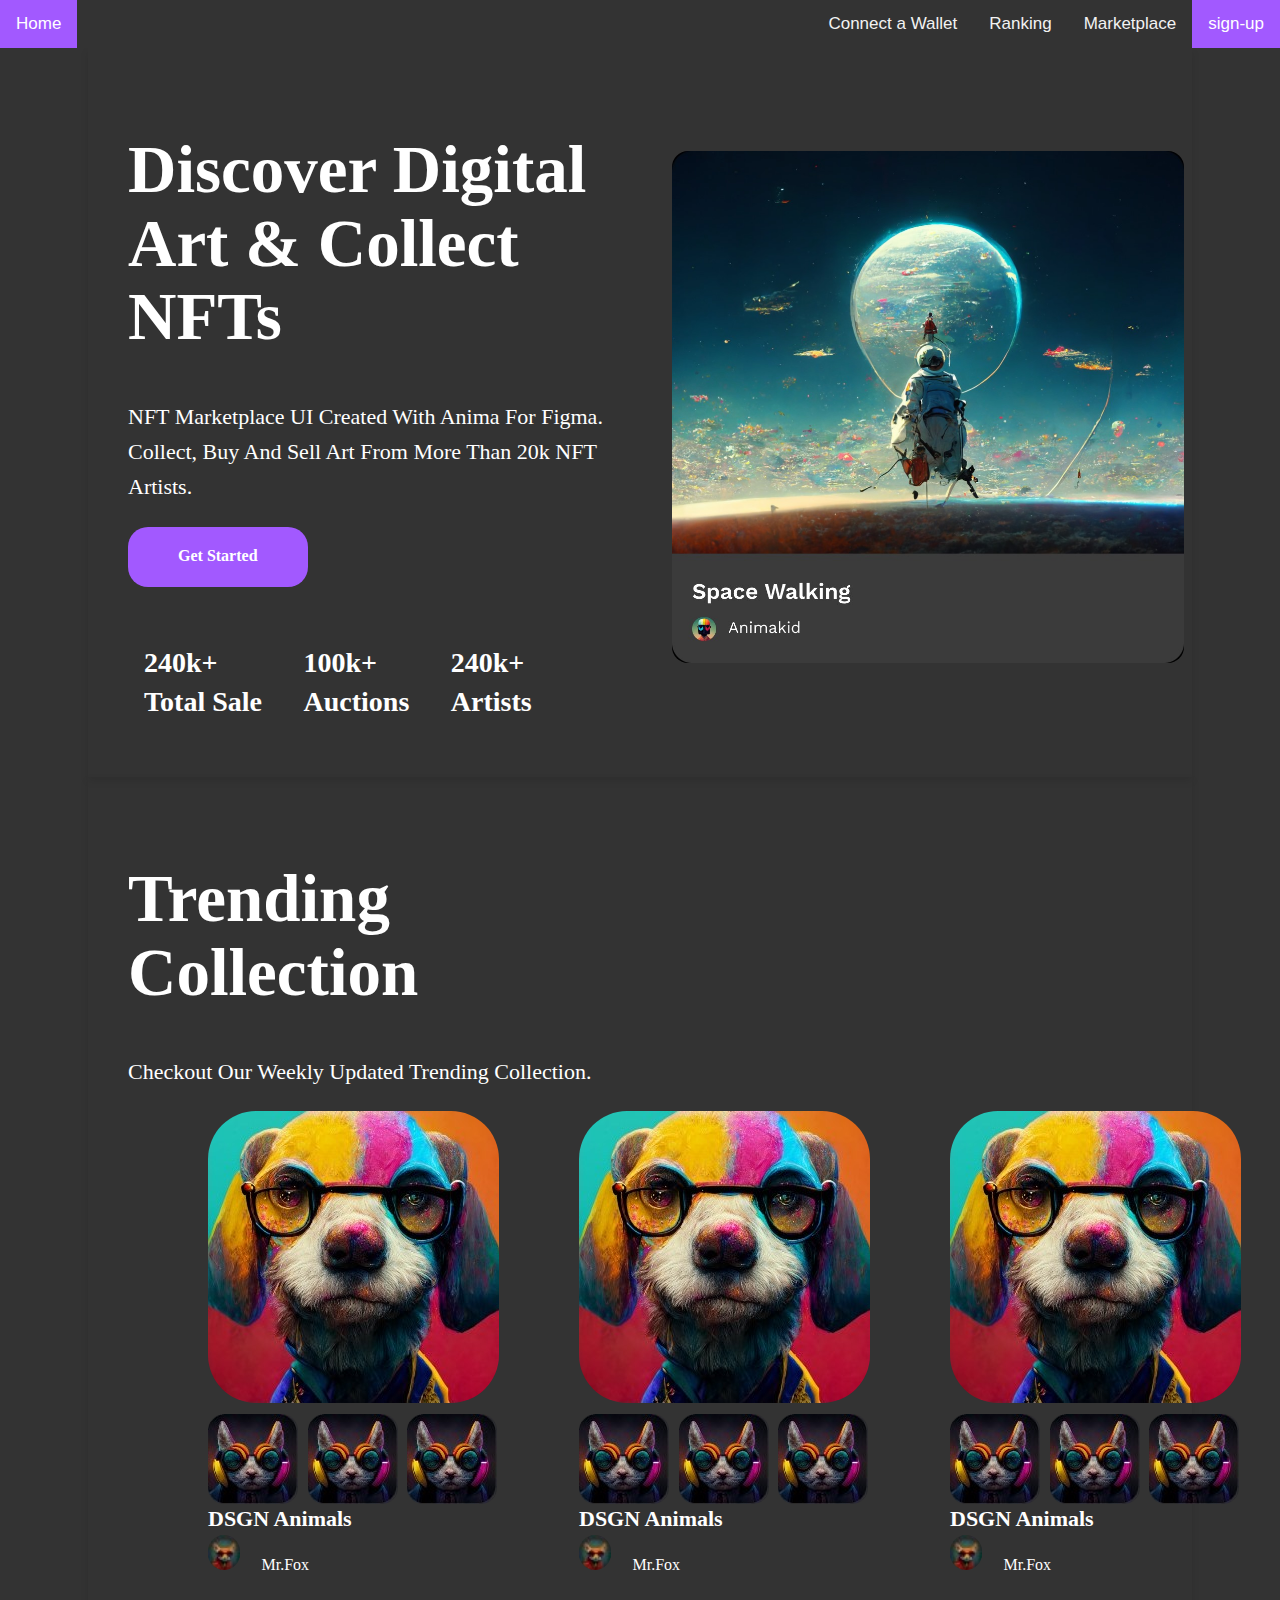
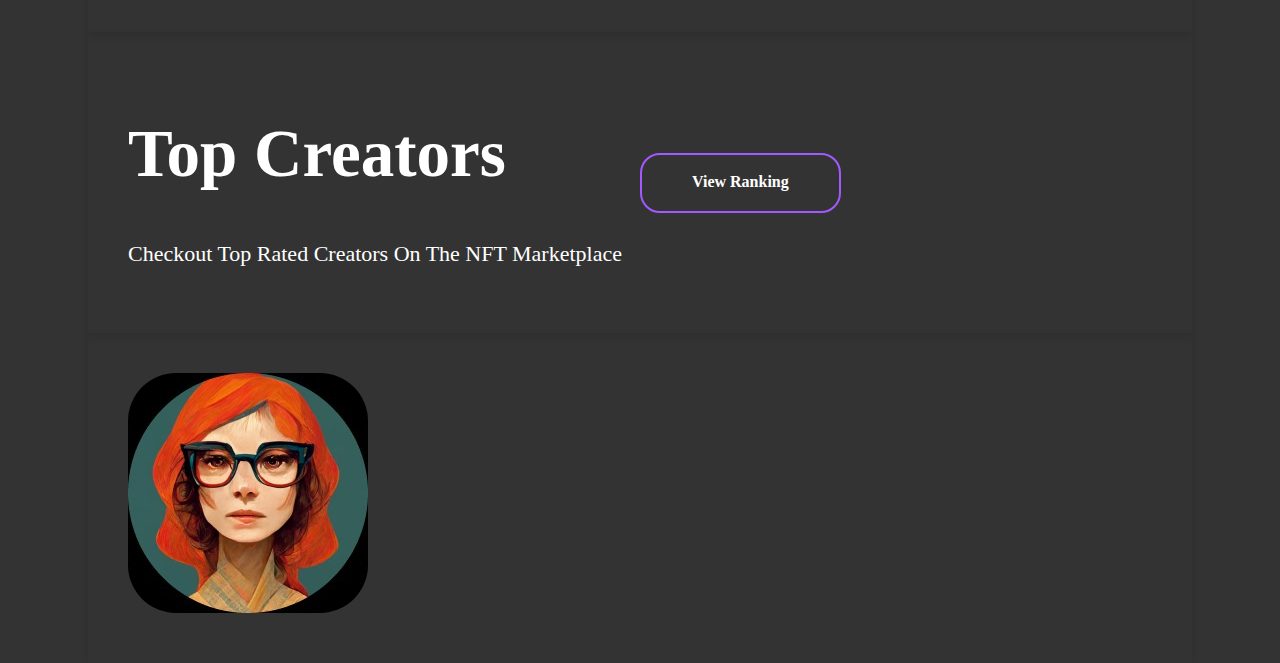
==== index.html @ 7090dcdc "g" ====
<!DOCTYPE html>
<html>

<head>
    <meta name="viewport" content="width=device-width, initial-scale=1">
    <link rel="stylesheet" href="https://cdnjs.cloudflare.com/ajax/libs/font-awesome/4.7.0/css/font-awesome.min.css">
    <link rel="stylesheet" href="index.css">
</head>

<body>

    <div class="topnav" id="myTopnav">
        <a href="#home" class="active">Home</a>
        <a href="#home" class="no-active" id="active-1">sign-up</a>
        <a href="#news" class="no-active">Marketplace</a>
        <a href="#contact" class="no-active">Ranking</a>
        <a href="#about" class="no-active">Connect a Wallet</a>
        <a href="javascript:void(0);" class="icon" onclick="myFunction()">
            <i class="fa fa-bars"></i>
        </a>
    </div>

    <main>

        <div class="a1">

            <div class="card">
                <div class="card-text">
                    <h1>Discover digital art & Collect NFTs</h1>
                    <p>NFT marketplace UI created with Anima for Figma. Collect, buy and sell art from more than 20k NFT
                        artists.</p>

                    <button>Get Started</button>
                    <br>
                    <span>240k+ <br>Total Sale</span>
                    <span>100k+ <br>Auctions</span>
                    <span>240k+ <br>Artists</span>

                </div>
                <div class="card-image">
                    <img src="hero.jpg" alt="Card Image">
                    <!-- <div class="profile">
                        <h4>DSGN Animals</h4>
                        <img src="profile.jpg" alt="" srcset="">
                        <span>Mr.fox</span>
                    </div> -->
                </div>
            </div>

            <div class="card">
                <div class="card-text">
                    <h1>Trending Collection</h1>
                    <p>Checkout our weekly updated trending collection.</p>

                    <div class="image-grid-1">

                        <div class="image-card">
                            <img src="a.jpg" alt="Card Image">

                            <div class="image-grid-2">
                                <img src="b.jpg" alt="" srcset="">
                                <img src="b.jpg" alt="" srcset="">
                                <img src="b.jpg" alt="" srcset="">
                            </div>

                            <div class="profile">
                                <h4>DSGN Animals</h4>
                                <img src="profile.jpg" alt="" srcset="">
                                <span>Mr.fox</span>
                            </div>

                        </div>

                        <div class="image-card">
                            <img src="a.jpg" alt="Card Image">

                            <div class="image-grid-2">
                                <img src="b.jpg" alt="" srcset="">
                                <img src="b.jpg" alt="" srcset="">
                                <img src="b.jpg" alt="" srcset="">
                            </div>

                            <div class="profile">
                                <h4>DSGN Animals</h4>
                                <img src="profile.jpg" alt="" srcset="">
                                <span>Mr.fox</span>
                            </div>

                        </div>

                        <div class="image-card">
                            <img src="a.jpg" alt="Card Image">

                            <div class="image-grid-2">
                                <img src="b.jpg" alt="" srcset="">
                                <img src="b.jpg" alt="" srcset="">
                                <img src="b.jpg" alt="" srcset="">
                            </div>

                            <div class="profile">
                                <h4>DSGN Animals</h4>
                                <img src="profile.jpg" alt="" srcset="">
                                <span>Mr.fox</span>
                            </div>

                        </div>

                    </div>

                </div>
            </div>


            <div class="card">

                <div class="card-text">
                    <h1>Top creators</h1>
                    <p>Checkout Top Rated Creators on the NFT Marketplace</p>
                </div>

                <div class="card-image">
                    <button class="card-button">View Ranking</button>
                </div>

            </div>

            <div class="card">
                <div class="card-text">

                    <div class="cards">
                        <img src="c.jpg" alt="" srcset="">
                    </div>

                </div>
            </div>

    </main>

    <script>
        function myFunction() {
            var x = document.getElementById("myTopnav");
            if (x.className === "topnav") {
                x.className += " responsive";
            } else {
                x.className = "topnav";
            }
        }
    </script>

</body>

</html>
---- index.css ----
body {
    margin: 0;
    font-family: Arial, Helvetica, sans-serif;
}

main {
    overflow: hidden;
    /* margin: 10rem; */
}

img{
    border-radius: 3rem;
}

/* nav start */

.topnav {
    overflow: hidden;
    background-color: #333;
}

.no-active {
    float: right;
    display: block;
}

#active-1 {
    float: right;

}

#active-1 {
    background-color: #A259FF;
    color: white;
}

.topnav a {
    color: #f2f2f2;
    text-align: center;
    padding: 14px 16px;
    text-decoration: none;
    font-size: 17px;
}

.topnav a:hover {
    background-color: #ddd;
    color: black;
}

.topnav a.active {
    float: left;
    display: block;
    background-color: #A259FF;
    color: white;
}

.topnav .icon {
    display: none;
}

@media screen and (max-width: 600px) {
    .topnav a:not(:first-child) {
        display: none;
    }

    .topnav a.icon {
        float: right;
        display: block;
    }
}

@media screen and (max-width: 600px) {
    .topnav.responsive {
        position: relative;
    }

    .topnav.responsive .icon {
        position: absolute;
        right: 0;
        top: 0;
    }

    .topnav.responsive a {
        float: none;
        display: block;
        text-align: left;
    }
}

/* nav end */

/* a1 start */

.a1 {
    background-color: #333;
    color: white;
    /* padding: 10rem; */
}

.card {
    display: flex;
    align-items: center;
    justify-content: space-between;
    width: 80%;
    margin: 0 auto;
    padding: 20px;
    box-shadow: 0 4px 8px rgba(0, 0, 0, 0.1);
    padding: 2.5rem;
}

.card-text {
    width: 50%;
}

.card-text p {
    font-family: Work Sans;
    font-size: 1.375rem;
    font-weight: 400;
    line-height: 160%;
    text-transform: capitalize;
}

.card-text h1 {
    font-family: Work Sans;
    font-size: 4.1875rem;
    font-weight: 600;
    line-height: 110%;
    text-transform: capitalize;
}

.card-image {
    width: 50%;
}

.card-image img {
    width: 100%;
    height: auto;
    padding: 2rem;
    border-radius: 3rem;
}

.card-text button {
    background-color: #A259FF;
    color: white;
    border: none;
    height: 3.75rem;
    padding: 0rem 3.125rem;
    border-radius: 1.25rem;
    font-family: Work Sans;
    font-size: 1rem;
    font-weight: 600;
    line-height: 140%;
    margin-bottom: 2.5rem;
}

span{
font-family: Space Mono;
font-size: 1.75rem;
font-weight: 700;
line-height: 140%;
text-transform: capitalize;
display: inline-block;
padding: 1rem;
}

.image-grid-1{
    display: grid;
    grid-template-columns: 1fr 1fr 1fr;
    gap: 5rem;
    margin-left: 5rem;
}

.image-grid-2{
  display: grid;
  grid-template-columns: 1fr 1fr 1fr;
  gap: .5rem;
}

.image-grid-2 img{
    border-radius: 1rem;
}

.profile{
font-family: Work Sans;
font-size: 1.375rem;
font-weight: 600;
line-height: 140%;
text-transform: capitalize;
}

.profile h4{
    margin: 0;
}

.profile span{
font-family: Work Sans;
font-size: 1rem;
font-weight: 400;
line-height: 140%;
}

.profile img{
    width: 2rem;
}

.a2{
    background-color: #333;
    color: white;
}

.card{
font-family: Work Sans;
font-size: 2.375rem;
font-weight: 600;
line-height: 120%;
text-transform: capitalize;
}

.card-button {
    background-color: #333;
    color: white;
    border-radius: 1.25rem;
    border: 2px solid var(--Call-to-Action, #A259FF);
    height: 3.75rem;
    padding: 0rem 3.125rem;
    font-family: Work Sans;
    font-size: 1rem;
    font-weight: 600;
    line-height: 140%;
}

.artist-list{
  display: block;
}

/* a1 end */
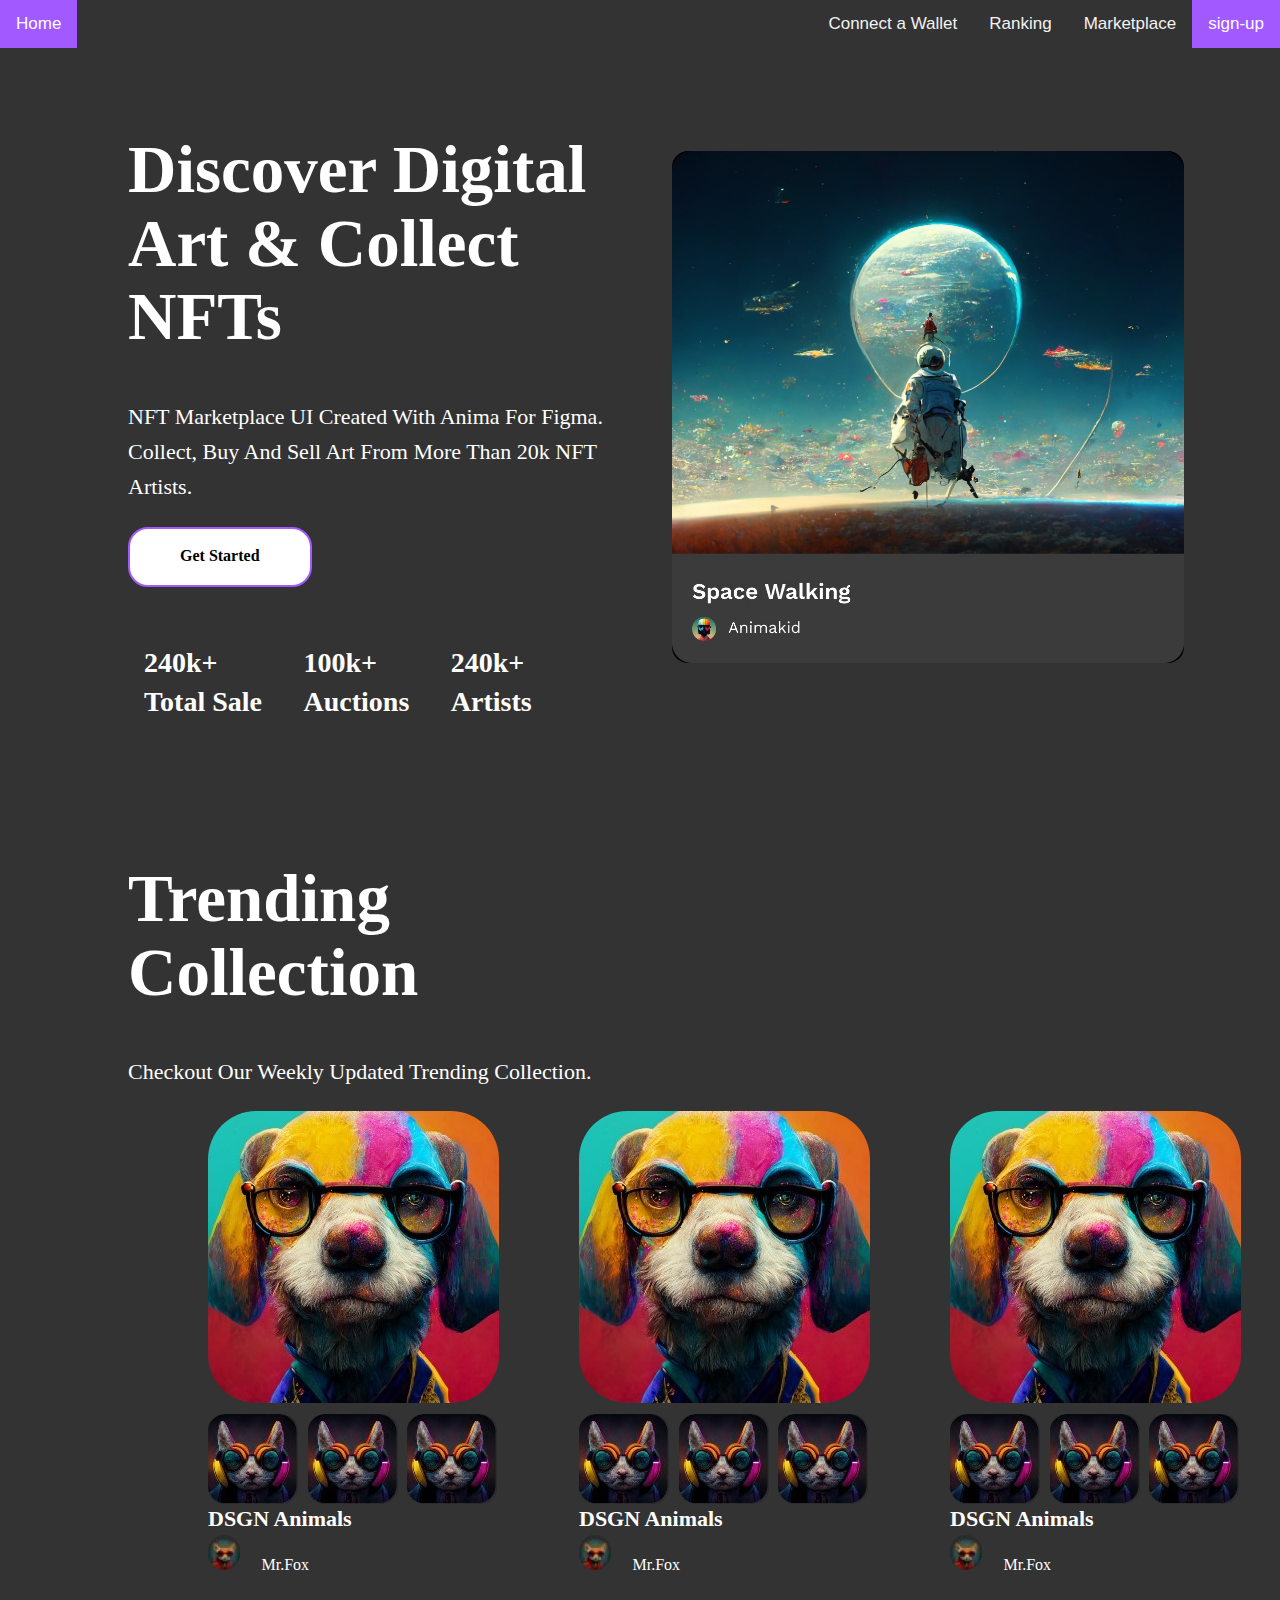
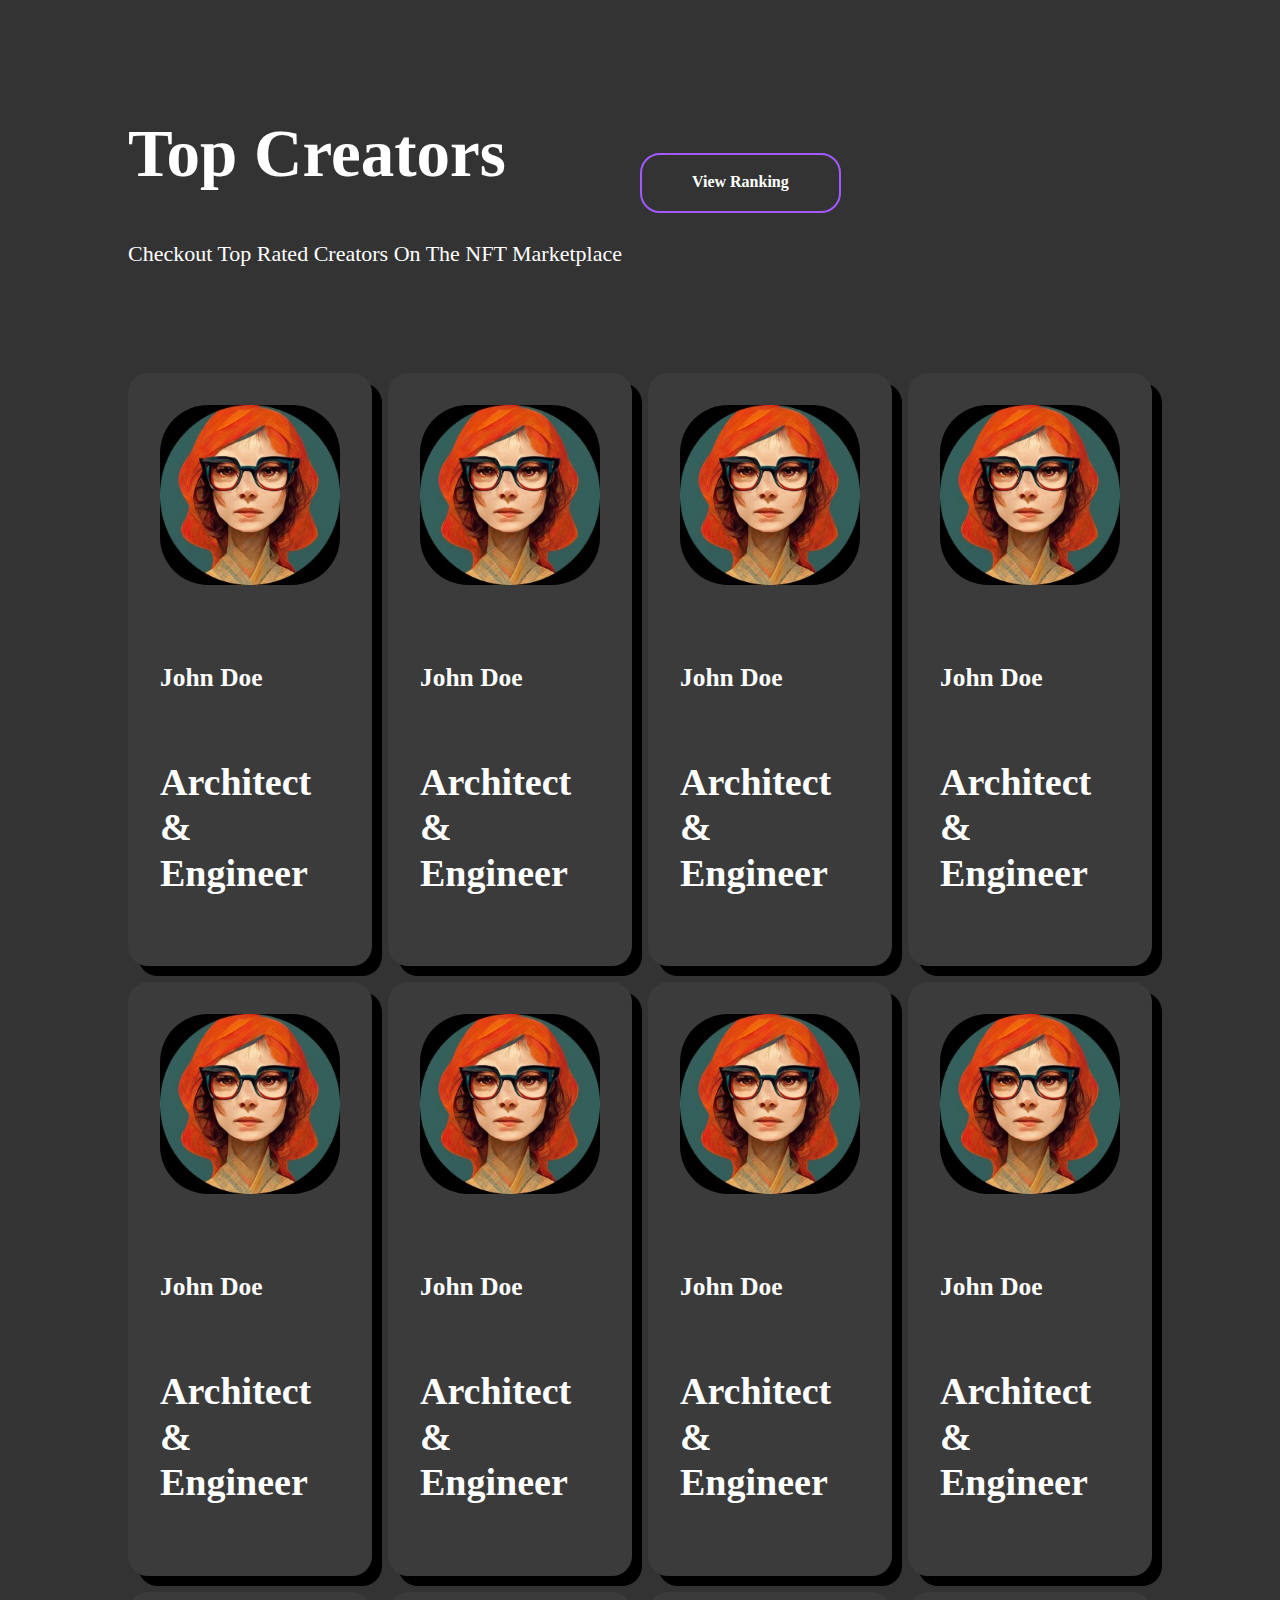
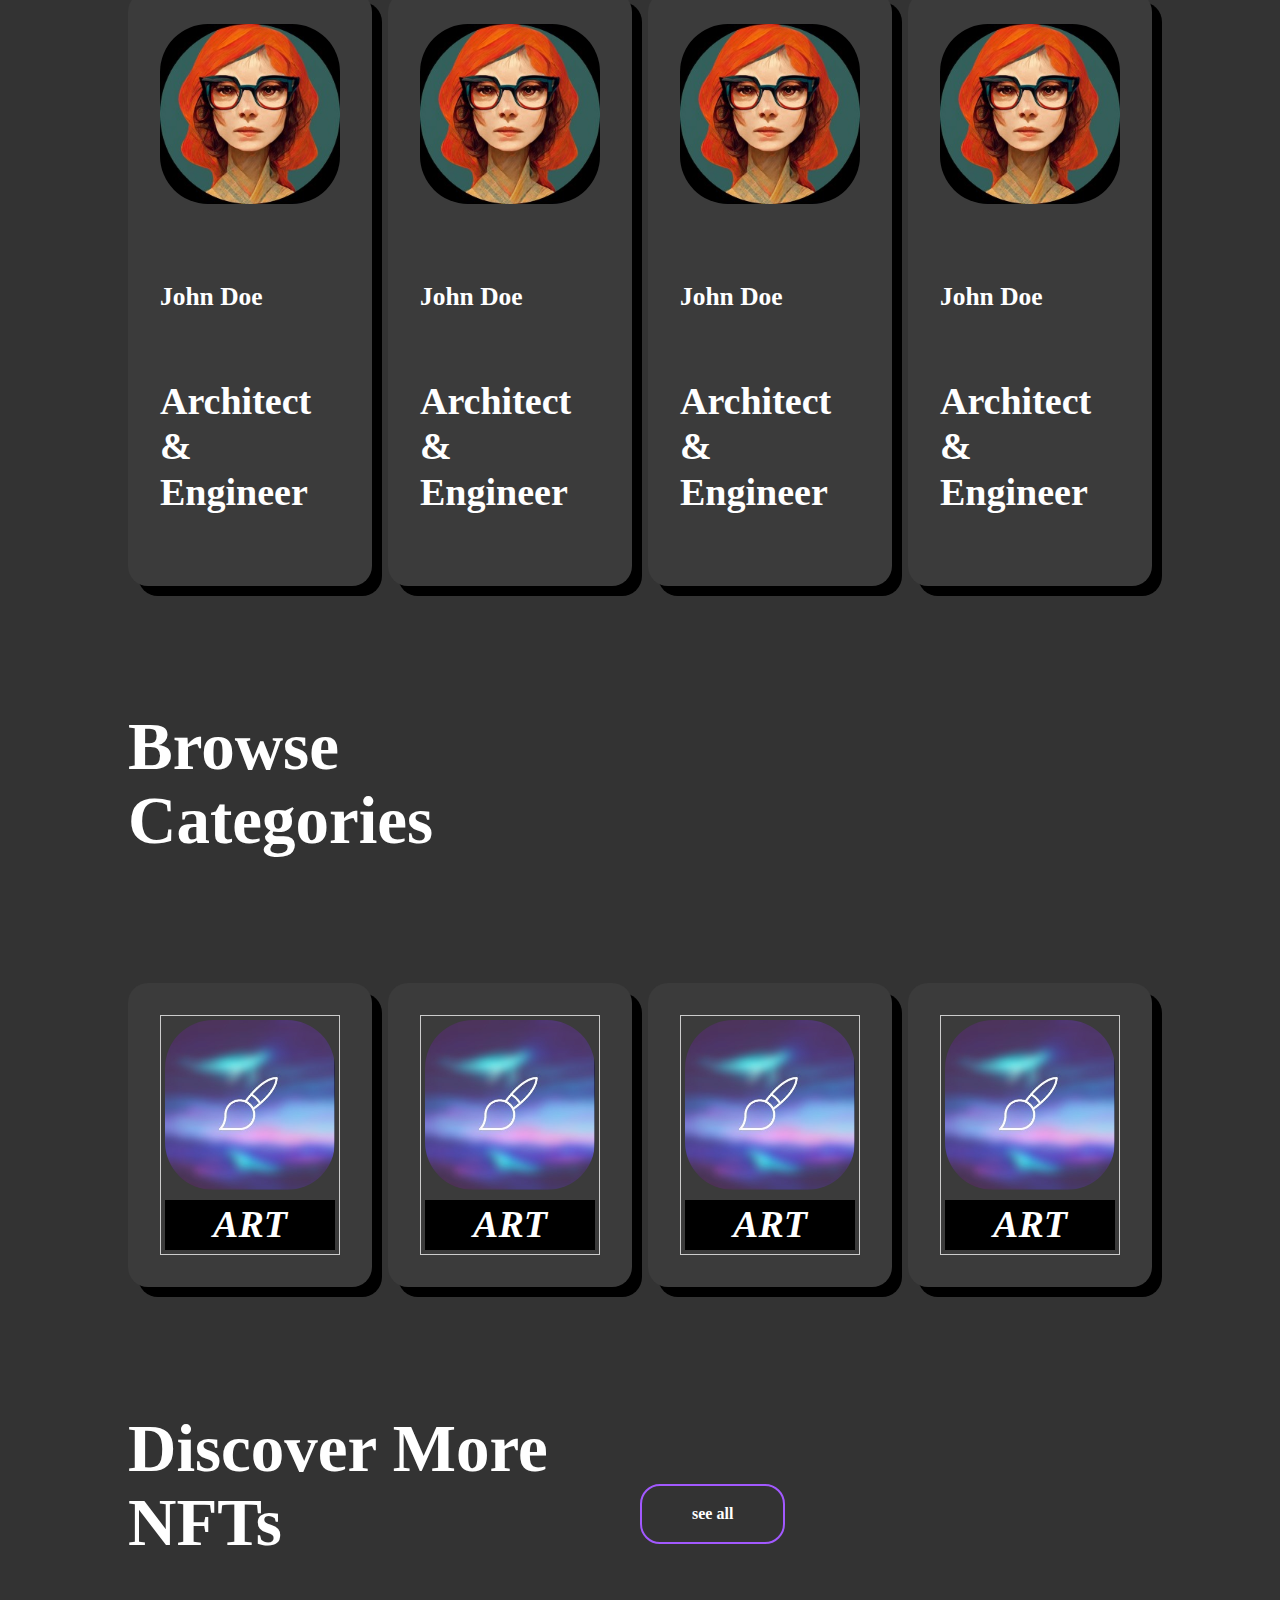
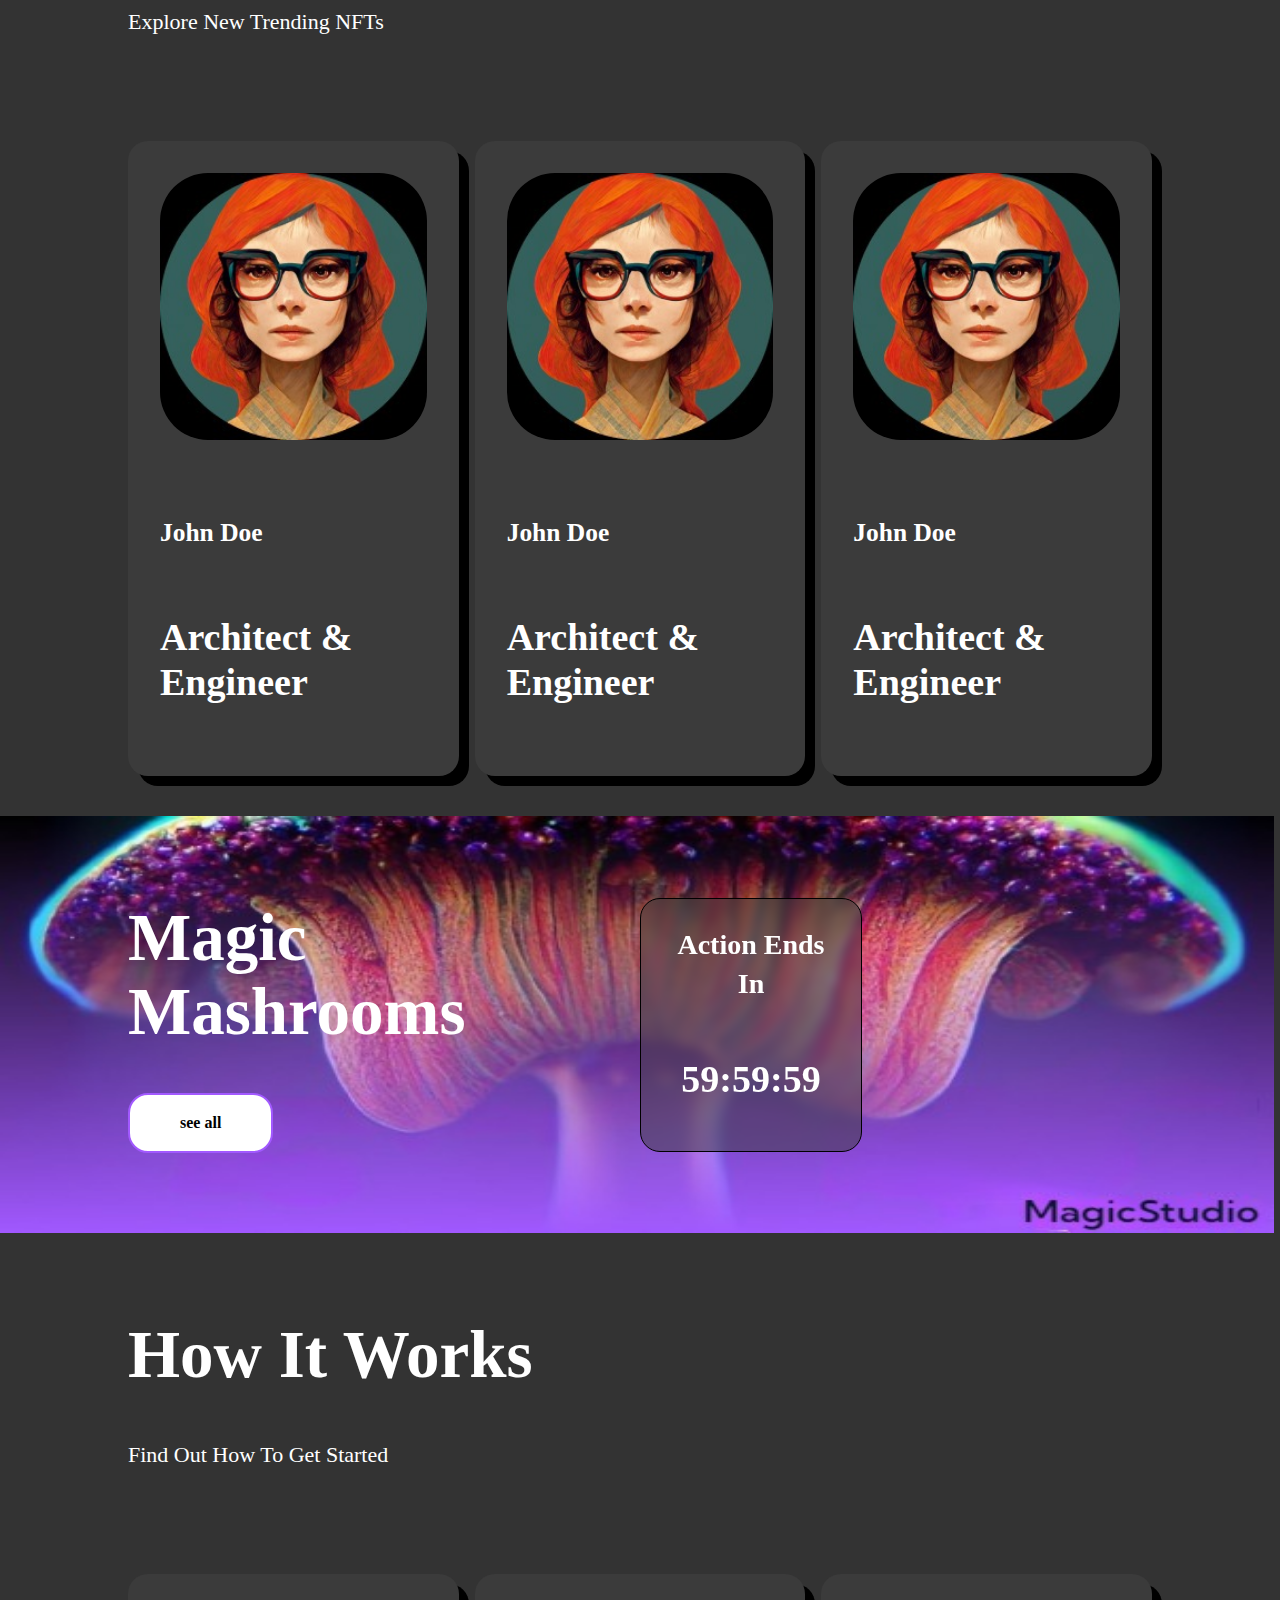
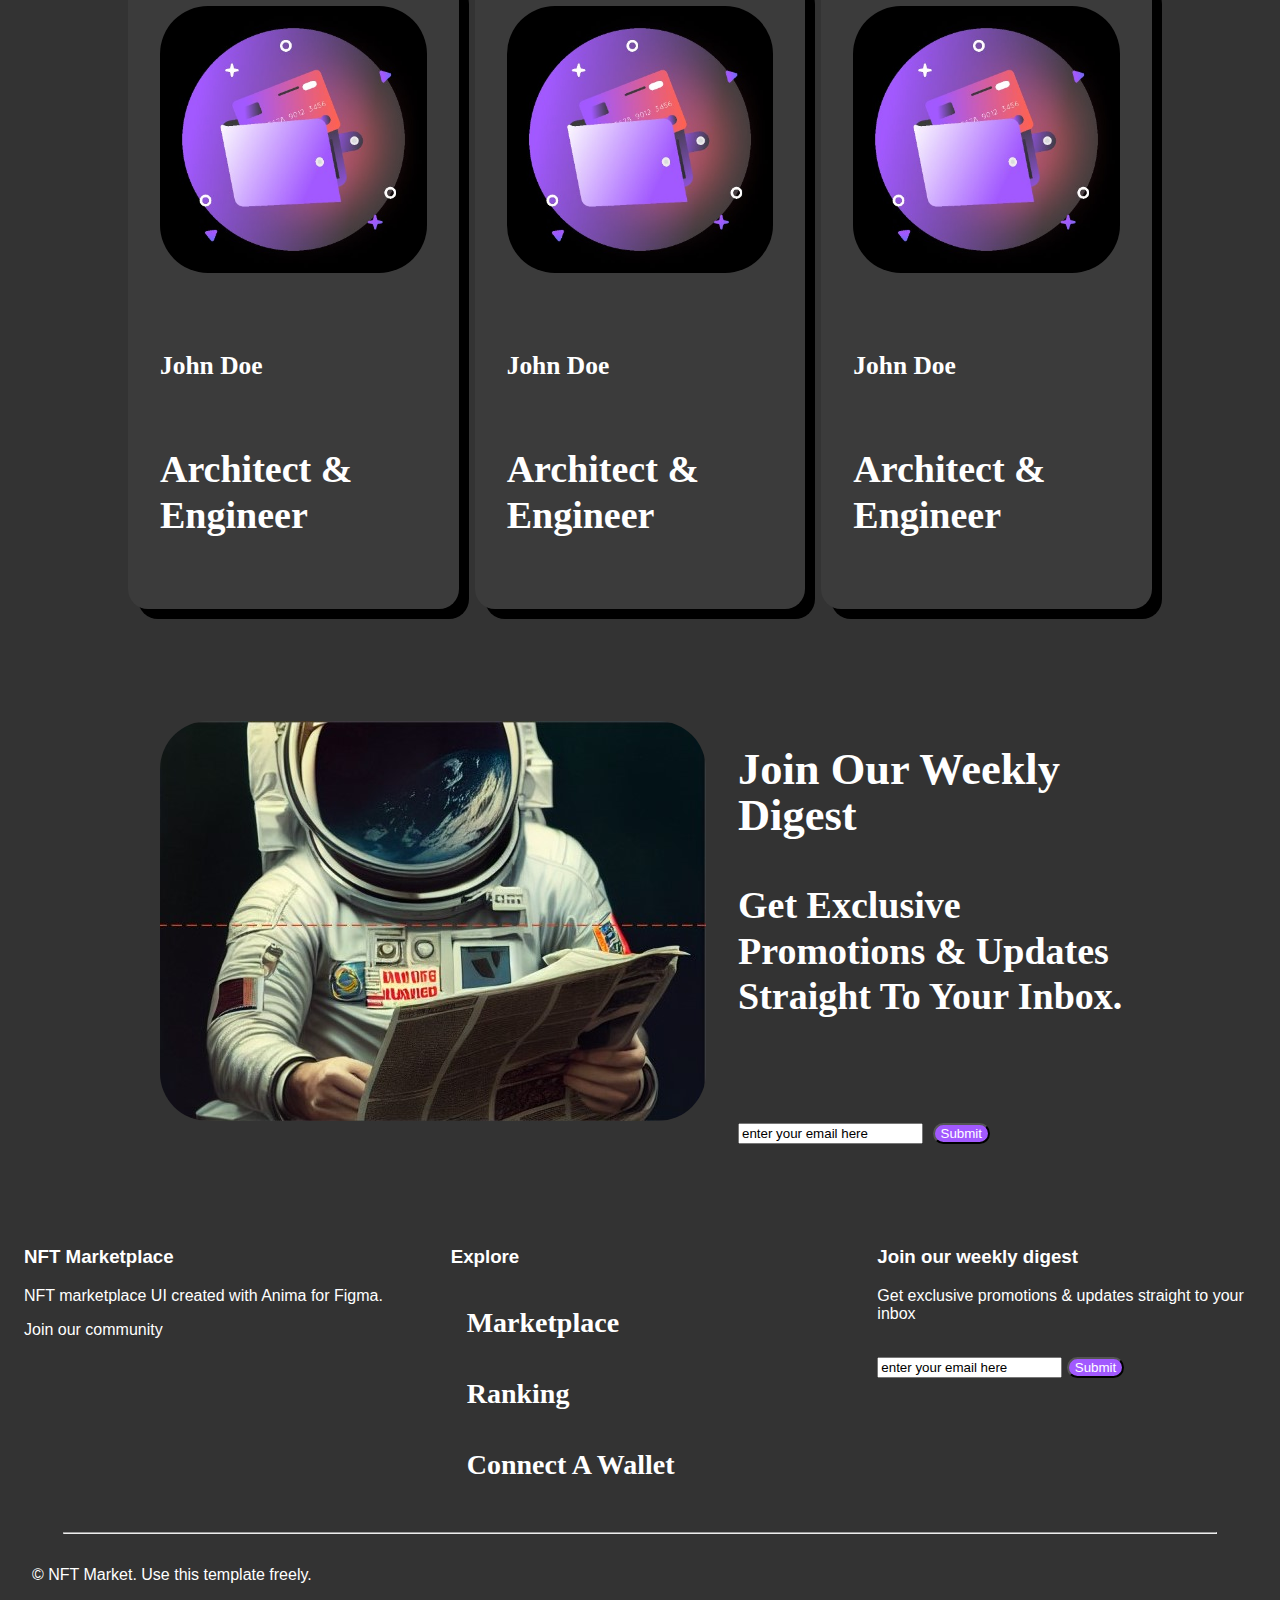
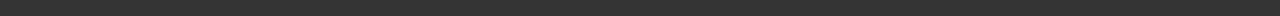
==== commit 2ee1b9e7: "g" ====
--- a/index.html
+++ b/index.html
@@ -125,17 +125,309 @@
             </div>
 
             <div class="card">
-                <div class="card-text">
-
-                    <div class="cards">
-                        <img src="c.jpg" alt="" srcset="">
-                    </div>
-
-                </div>
-            </div>
+                <div class="text-cards">
+
+                    <div class="cards">
+                        <img src="c.jpg" alt="Avatar" style="width:100%">
+                        <div class="container">
+                            <h6>John Doe</h6>
+                            <p>Architect & Engineer</p>
+                        </div>
+                    </div>
+
+                    <div class="cards">
+                        <img src="c.jpg" alt="Avatar" style="width:100%">
+                        <div class="container">
+                            <h6>John Doe</h6>
+                            <p>Architect & Engineer</p>
+                        </div>
+                    </div>
+
+                    <div class="cards">
+                        <img src="c.jpg" alt="Avatar" style="width:100%">
+                        <div class="container">
+                            <h6>John Doe</h6>
+                            <p>Architect & Engineer</p>
+                        </div>
+                    </div>
+
+                    <div class="cards">
+                        <img src="c.jpg" alt="Avatar" style="width:100%">
+                        <div class="container">
+                            <h6>John Doe</h6>
+                            <p>Architect & Engineer</p>
+                        </div>
+                    </div>
+
+                    <div class="cards">
+                        <img src="c.jpg" alt="Avatar" style="width:100%">
+                        <div class="container">
+                            <h6>John Doe</h6>
+                            <p>Architect & Engineer</p>
+                        </div>
+                    </div>
+
+                    <div class="cards">
+                        <img src="c.jpg" alt="Avatar" style="width:100%">
+                        <div class="container">
+                            <h6>John Doe</h6>
+                            <p>Architect & Engineer</p>
+                        </div>
+                    </div>
+
+                    <div class="cards">
+                        <img src="c.jpg" alt="Avatar" style="width:100%">
+                        <div class="container">
+                            <h6>John Doe</h6>
+                            <p>Architect & Engineer</p>
+                        </div>
+                    </div>
+
+                    <div class="cards">
+                        <img src="c.jpg" alt="Avatar" style="width:100%">
+                        <div class="container">
+                            <h6>John Doe</h6>
+                            <p>Architect & Engineer</p>
+                        </div>
+                    </div>
+
+                    <div class="cards">
+                        <img src="c.jpg" alt="Avatar" style="width:100%">
+                        <div class="container">
+                            <h6>John Doe</h6>
+                            <p>Architect & Engineer</p>
+                        </div>
+                    </div>
+
+                    <div class="cards">
+                        <img src="c.jpg" alt="Avatar" style="width:100%">
+                        <div class="container">
+                            <h6>John Doe</h6>
+                            <p>Architect & Engineer</p>
+                        </div>
+                    </div>
+
+                    <div class="cards">
+                        <img src="c.jpg" alt="Avatar" style="width:100%">
+                        <div class="container">
+                            <h6>John Doe</h6>
+                            <p>Architect & Engineer</p>
+                        </div>
+                    </div>
+
+                    <div class="cards">
+                        <img src="c.jpg" alt="Avatar" style="width:100%">
+                        <div class="container">
+                            <h6>John Doe</h6>
+                            <p>Architect & Engineer</p>
+                        </div>
+                    </div>
+
+                </div>
+            </div>
+
+            <div class="card">
+
+                <div class="card-text">
+                    <h1>Browse Categories</h1>
+                </div>
+
+            </div>
+
+            <div class="card">
+
+                <div class="text-cards">
+
+                    <div class="cards">
+
+                        <figure>
+                            <img src="blur.jpg" alt="Trulli" style="width:100%">
+                            <figcaption>ART</figcaption>
+                        </figure>
+                    </div>
+
+                    <div class="cards">
+                        <figure>
+                            <img src="blur.jpg" alt="Trulli" style="width:100%">
+                            <figcaption>ART</figcaption>
+                        </figure>
+                    </div>
+
+                    <div class="cards">
+                        <figure>
+                            <img src="blur.jpg" alt="Trulli" style="width:100%">
+                            <figcaption>ART</figcaption>
+                        </figure>
+                    </div>
+
+                    <div class="cards">
+                        <figure>
+                            <img src="blur.jpg" alt="Trulli" style="width:100%">
+                            <figcaption>ART</figcaption>
+                        </figure>
+                    </div>
+
+                </div>
+
+            </div>
+
+            <div class="card">
+
+                <div class="card-text">
+                    <h1>Discover More NFTs</h1>
+                    <p>Explore new trending NFTs</p>
+                </div>
+
+                <div class="card-image">
+                    <button class="card-button">see all</button>
+                </div>
+
+            </div>
+
+            <div class="card">
+                <div class="text-card">
+
+                    <div class="cards">
+                        <img src="c.jpg" alt="Avatar" style="width:100%">
+                        <div class="container">
+                            <h6>John Doe</h6>
+                            <p>Architect & Engineer</p>
+                        </div>
+                    </div>
+
+                    <div class="cards">
+                        <img src="c.jpg" alt="Avatar" style="width:100%">
+                        <div class="container">
+                            <h6>John Doe</h6>
+                            <p>Architect & Engineer</p>
+                        </div>
+                    </div>
+
+                    <div class="cards">
+                        <img src="c.jpg" alt="Avatar" style="width:100%">
+                        <div class="container">
+                            <h6>John Doe</h6>
+                            <p>Architect & Engineer</p>
+                        </div>
+                    </div>
+
+                </div>
+            </div>
+
+            <div class="mm">
+
+                <div class="card">
+
+                    <div class="card-text">
+                        <h1>Magic Mashrooms</h1>
+
+                        <button>see all</button>
+                    </div>
+
+                    <div class="card-image">
+                        <div id="counter-card">
+                            <span>action ends in</span>
+                            <p id="time">59:59:59</p>
+                        </div>
+                    </div>
+
+                </div>
+
+            </div>
+
+            <div class="card">
+
+                <div class="card-text">
+                    <h1>How it works</h1>
+                    <p>Find out how to get started</p>
+                </div>
+
+            </div>
+
+            <div class="card">
+                <div class="text-card">
+
+                    <div class="cards">
+                        <img src="start.jpg" alt="Avatar" style="width:100%">
+                        <div class="container">
+                            <h6>John Doe</h6>
+                            <p>Architect & Engineer</p>
+                        </div>
+                    </div>
+
+                    <div class="cards">
+                        <img src="start.jpg" alt="Avatar" style="width:100%">
+                        <div class="container">
+                            <h6>John Doe</h6>
+                            <p>Architect & Engineer</p>
+                        </div>
+                    </div>
+
+                    <div class="cards">
+                        <img src="start.jpg" alt="Avatar" style="width:100%">
+                        <div class="container">
+                            <h6>John Doe</h6>
+                            <p>Architect & Engineer</p>
+                        </div>
+                    </div>
+
+                </div>
+            </div>
+
+<!-- a end -->
+
+            <!-- b start -->
+
+            <div class="card">
+                <div class="image"><img src="space.jpg" alt="" srcset="" style="margin: 2rem;"></div>
+                <div class="text">
+                    <h3>Join our weekly digest</h3>
+                <p>Get exclusive promotions & updates straight to your inbox.</p>
+
+                <div class="form-container">
+                    <form action="YOUR_SERVER_ENDPOINT" method="post">
+                        <label for="email"></label><br>
+                        <input type="email" id="email" name="email" value="enter your email here" required>
+                        <input type="submit" id="submit" value="Submit">
+                    </form>
+                </div>
+
+                </div>
+            </div>
+
+<!-- b end -->
 
     </main>
 
+    <footer>
+        <div class="division">
+            <h3>NFT Marketplace</h3>
+            <p>NFT marketplace UI created with Anima for Figma.</p>
+            <p>Join our community</p>
+        </div>
+        <div class="division">
+            <h3>Explore</h3>
+            <span>Marketplace</span>
+            <span>Ranking</span>
+            <span>Connect A Wallet</span>
+        </div>
+        <div class="division">
+            <h3>Join our weekly digest</h3>
+            <p>Get exclusive promotions & updates straight to your inbox</p>
+            
+            <div class="form-container">
+                        <form action="YOUR_SERVER_ENDPOINT" method="post">
+                            <label for="email"></label><br>
+                            <input type="email" id="email" name="email" value="enter your email here" required>
+                            <input type="submit" id="submit" value="Submit">
+                        </form>
+                    </div>
+            
+        </div>
+
+    </footer>
+<hr>
+<p class="last">© NFT Market. Use this template freely.</p>
     <script>
         function myFunction() {
             var x = document.getElementById("myTopnav");
@@ -147,6 +439,8 @@
         }
     </script>
 
+    <script src="index.js"></script>
+
 </body>
 
 </html>--- a/index.css
+++ b/index.css
@@ -1,6 +1,12 @@
 body {
     margin: 0;
     font-family: Arial, Helvetica, sans-serif;
+    background-color: #333;
+}
+
+.last{
+    color: white;
+    margin: 2rem;
 }
 
 main {
@@ -8,7 +14,7 @@
     /* margin: 10rem; */
 }
 
-img{
+img {
     border-radius: 3rem;
 }
 
@@ -104,7 +110,6 @@
     width: 80%;
     margin: 0 auto;
     padding: 20px;
-    box-shadow: 0 4px 8px rgba(0, 0, 0, 0.1);
     padding: 2.5rem;
 }
 
@@ -153,67 +158,67 @@
     margin-bottom: 2.5rem;
 }
 
-span{
-font-family: Space Mono;
-font-size: 1.75rem;
-font-weight: 700;
-line-height: 140%;
-text-transform: capitalize;
-display: inline-block;
-padding: 1rem;
-}
-
-.image-grid-1{
+span {
+    font-family: Space Mono;
+    font-size: 1.75rem;
+    font-weight: 700;
+    line-height: 140%;
+    text-transform: capitalize;
+    display: inline-block;
+    padding: 1rem;
+}
+
+.image-grid-1 {
     display: grid;
     grid-template-columns: 1fr 1fr 1fr;
     gap: 5rem;
     margin-left: 5rem;
 }
 
-.image-grid-2{
-  display: grid;
-  grid-template-columns: 1fr 1fr 1fr;
-  gap: .5rem;
-}
-
-.image-grid-2 img{
+.image-grid-2 {
+    display: grid;
+    grid-template-columns: 1fr 1fr 1fr;
+    gap: .5rem;
+}
+
+.image-grid-2 img {
     border-radius: 1rem;
 }
 
-.profile{
-font-family: Work Sans;
-font-size: 1.375rem;
-font-weight: 600;
-line-height: 140%;
-text-transform: capitalize;
-}
-
-.profile h4{
+.profile {
+    font-family: Work Sans;
+    font-size: 1.375rem;
+    font-weight: 600;
+    line-height: 140%;
+    text-transform: capitalize;
+}
+
+.profile h4 {
     margin: 0;
 }
 
-.profile span{
-font-family: Work Sans;
-font-size: 1rem;
-font-weight: 400;
-line-height: 140%;
-}
-
-.profile img{
+.profile span {
+    font-family: Work Sans;
+    font-size: 1rem;
+    font-weight: 400;
+    line-height: 140%;
+}
+
+.profile img {
     width: 2rem;
 }
 
-.a2{
-    background-color: #333;
-    color: white;
-}
-
-.card{
-font-family: Work Sans;
-font-size: 2.375rem;
-font-weight: 600;
-line-height: 120%;
-text-transform: capitalize;
+.a2 {
+    background-color: #333;
+    color: white;
+}
+
+.card {
+    font-family: Work Sans;
+    font-size: 2.375rem;
+    font-weight: 600;
+    line-height: 120%;
+    text-transform: capitalize;
 }
 
 .card-button {
@@ -229,8 +234,107 @@
     line-height: 140%;
 }
 
-.artist-list{
-  display: block;
-}
-
-/* a1 end */+.text-cards {
+    display: grid;
+    grid-template-columns: repeat(4, 1fr);
+    grid-gap: 1rem;
+}
+
+.cards {
+    float: left;
+    /* margin-bottom: 10px; */
+    box-shadow: 10px 10px black;
+    padding: 2rem;
+    border-radius: 1.25rem;
+    background: var(--Background---Secondary, #3B3B3B);
+}
+
+.container {
+    /* padding: 2px 16px; */
+    color: white;
+}
+
+figure {
+    border: 1px #cccccc solid;
+    padding: 4px;
+    margin: auto;
+}
+
+figcaption {
+    background-color: black;
+    color: white;
+    font-style: italic;
+    padding: 2px;
+    text-align: center;
+}
+
+.text-card {
+    display: grid;
+    grid-template-columns: repeat(3, 1fr);
+    grid-gap: 1rem;
+}
+
+.mm {
+    background-image: url("mm.jpg");
+    background-repeat: no-repeat;
+    background-size: 99.5% 100%;
+}
+
+.card-text button {
+    background-color: white;
+    color: black;
+    border-radius: 1.25rem;
+    border: 2px solid #A259FF;
+    height: 3.75rem;
+    padding: 0rem 3.125rem;
+    font-family: Work Sans;
+    font-size: 1rem;
+    font-weight: 600;
+    line-height: 140%;
+}
+
+#counter-card {
+    border: 1px solid black;
+    padding: 10px;
+    width: 200px;
+    text-align: center;
+    border-radius: 1.25rem;
+    background: rgba(59, 59, 59, 0.50);
+    backdrop-filter: blur(5px);
+}
+
+/* a1 end */
+
+/* b start */
+
+#submit {
+    background-color: #A259FF;
+    color: white;
+    border-radius:1rem;
+}
+
+/* b end */
+
+/* footer start */
+
+footer {
+    display: flex;
+    justify-content: space-between;
+    background-color: #333;
+    color: white;
+}
+.division {
+    flex: 1;
+    /* border: 1px solid; */
+    padding: .5rem;
+    margin: 1rem;
+}
+
+.division span{
+    display: block;
+}
+
+hr{
+    width: 90%;
+    color: white;
+}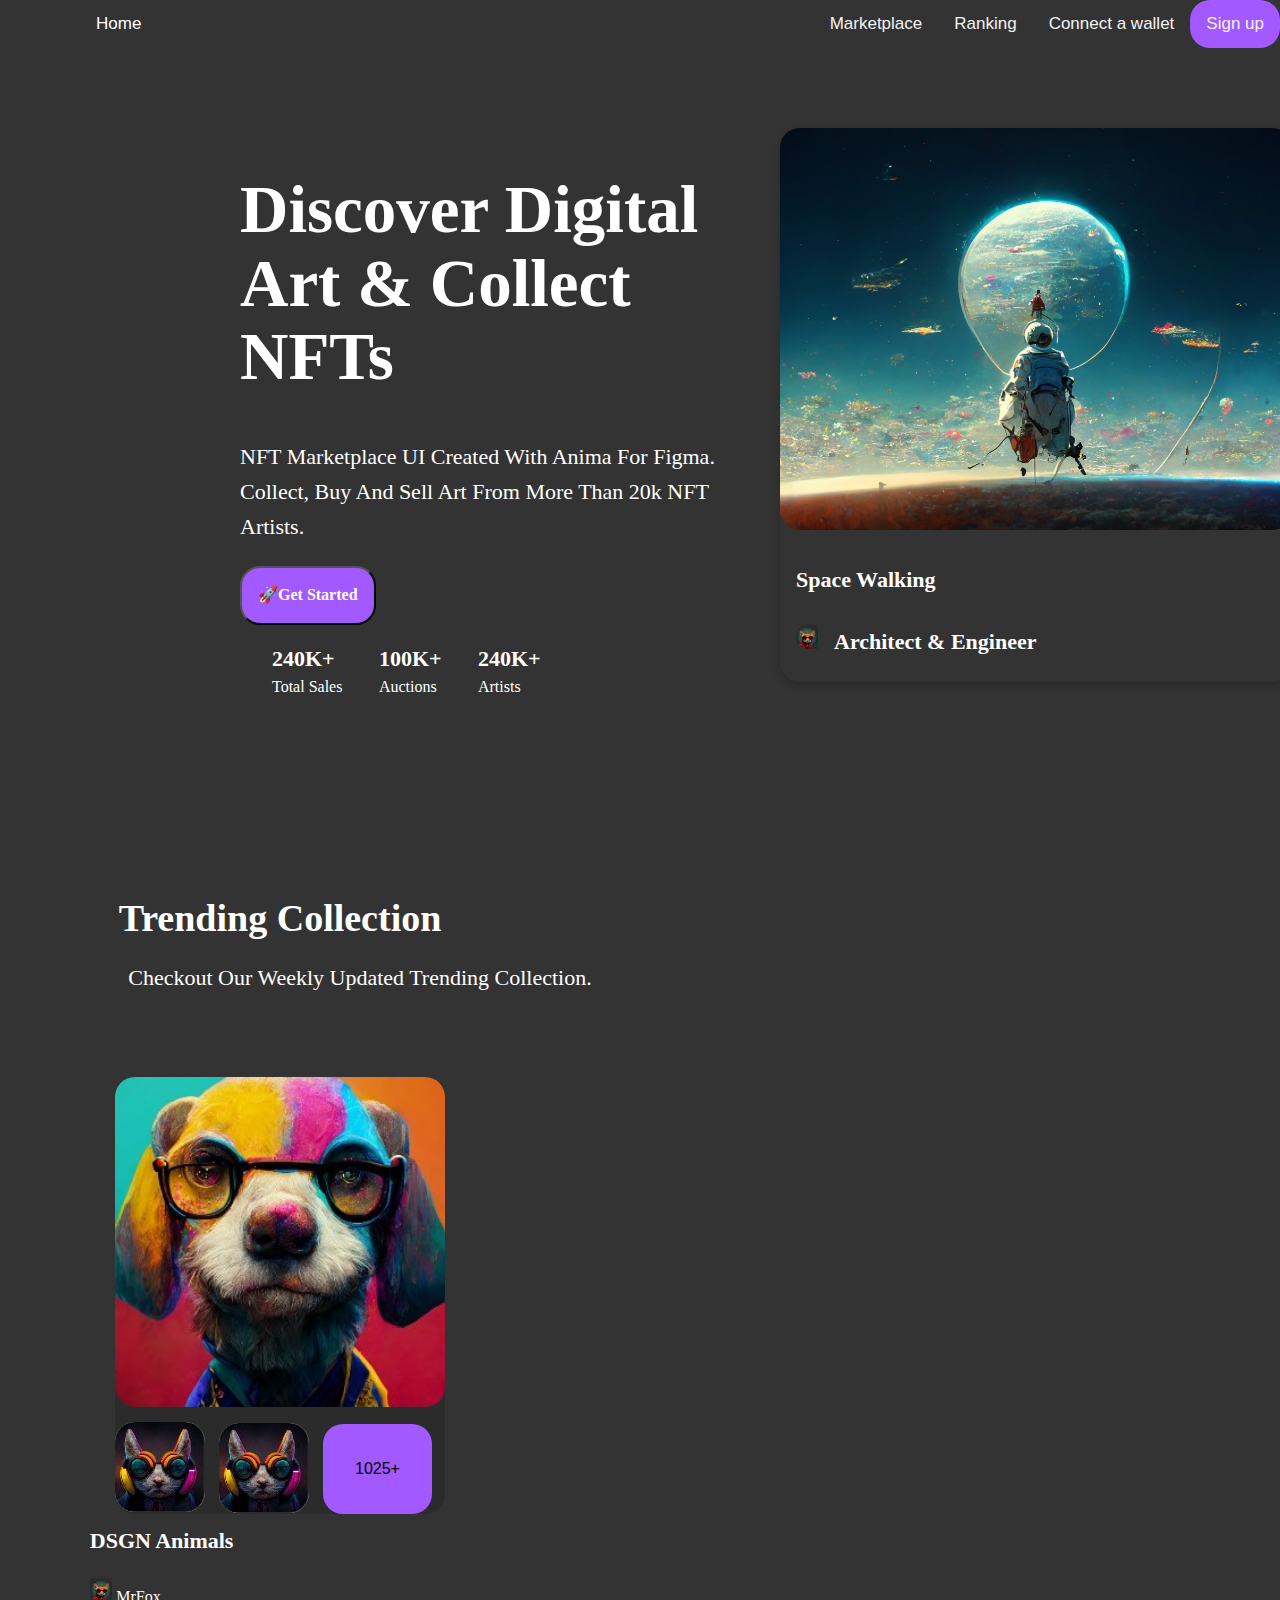
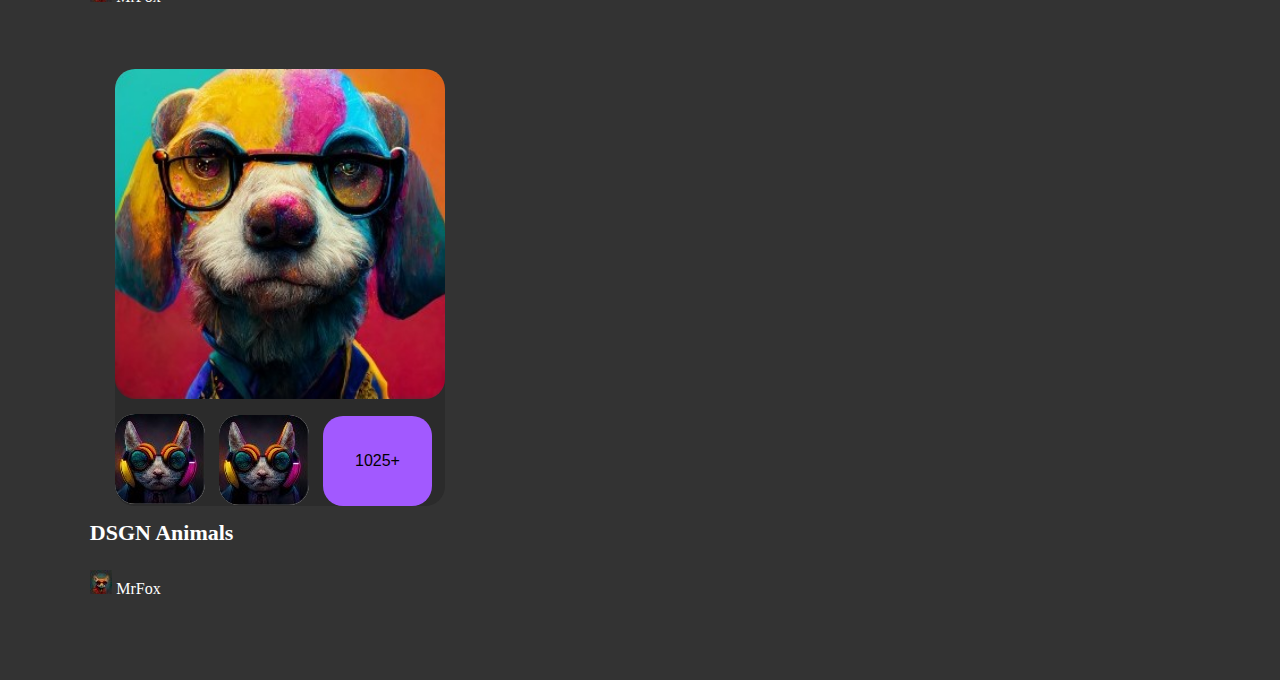
==== commit 0bb88469: "h" ====
--- a/index.html
+++ b/index.html
@@ -9,425 +9,102 @@
 
 <body>
 
+    <!-- navbar start -->
     <div class="topnav" id="myTopnav">
-        <a href="#home" class="active">Home</a>
-        <a href="#home" class="no-active" id="active-1">sign-up</a>
-        <a href="#news" class="no-active">Marketplace</a>
-        <a href="#contact" class="no-active">Ranking</a>
-        <a href="#about" class="no-active">Connect a Wallet</a>
-        <a href="javascript:void(0);" class="icon" onclick="myFunction()">
-            <i class="fa fa-bars"></i>
-        </a>
-    </div>
+        <a href="#home" class="active home">Home</a>
+        <a href="#signup" class="active1">Sign up</a>
+        <a href="#news">Connect a wallet</a>
+        <a href="#contact">Ranking</a>
+        <a href="#about">Marketplace</a>
+        <div class="icon" onclick="myFunction()">
+          <div class="bar1"></div>
+          <div class="bar2"></div>
+          <div class="bar3"></div>
+        </div>
+      </div>
+      <!-- navbar end -->
 
     <main>
 
-        <div class="a1">
+<div class="part1">
 
-            <div class="card">
-                <div class="card-text">
-                    <h1>Discover digital art & Collect NFTs</h1>
-                    <p>NFT marketplace UI created with Anima for Figma. Collect, buy and sell art from more than 20k NFT
-                        artists.</p>
+<div class="left">
+    <h1>Discover digital art & Collect NFTs</h1>
+    <p>NFT marketplace UI created with Anima for Figma. Collect, buy and sell art from more than 20k NFT artists.</p>
+    <a href="#"><button>🚀Get Started</button></a>
+    <div class="card0">
+        <span class="span1">240K+</span>
+        <br>
+        <span class="span2">Total Sales</span>
+    </div>
+    <div class="card0">
+        <span class="span1">100K+</span>
+        <br>
+        <span class="span2">Auctions</span>
+    </div>
+    <div class="card0">
+        <span class="span1">240K+</span>
+        <br>
+        <span class="span2">Artists</span>
+    </div>
+</div>
 
-                    <button>Get Started</button>
-                    <br>
-                    <span>240k+ <br>Total Sale</span>
-                    <span>100k+ <br>Auctions</span>
-                    <span>240k+ <br>Artists</span>
+    <div class="right">
+        <div class="card">
+            <img src="hero.jpg" alt="Avatar" style="width:100%">
+            <div class="container">
+              <h4><b>space walking</b></h4> 
+              <p> <img src="profile.jpg" alt="" srcset="">Architect & Engineer</p> 
+            </div>
+          </div>
+    </div>
 
-                </div>
-                <div class="card-image">
-                    <img src="hero.jpg" alt="Card Image">
-                    <!-- <div class="profile">
-                        <h4>DSGN Animals</h4>
-                        <img src="profile.jpg" alt="" srcset="">
-                        <span>Mr.fox</span>
-                    </div> -->
-                </div>
-            </div>
+</div>
 
-            <div class="card">
-                <div class="card-text">
-                    <h1>Trending Collection</h1>
-                    <p>Checkout our weekly updated trending collection.</p>
+<div class="part2">
 
-                    <div class="image-grid-1">
+<h3>Trending Collection</h3>
+<p>Checkout our weekly updated trending collection.</p>
 
-                        <div class="image-card">
-                            <img src="a.jpg" alt="Card Image">
+<!-- <div class="cards"> -->
+<div class="a">
+    <div class="card">
+        <img src="a.jpg" alt="" srcset="" class="grid-img1">
+        <img src="b.jpg" alt="" srcset="" class="grid-img2">
+        <img src="b.jpg" alt="" srcset="" class="grid-img2" id="grid-img2">
+        <div class="rectangle"><span>1025+</span></div>
+    </div>
+</div>
 
-                            <div class="image-grid-2">
-                                <img src="b.jpg" alt="" srcset="">
-                                <img src="b.jpg" alt="" srcset="">
-                                <img src="b.jpg" alt="" srcset="">
-                            </div>
+<div class="container">
+    <h4>DSGN Animals</h4>
+    <img src="profile.jpg" alt="" srcset="">
+    <span>MrFox</span>
+</div>
+<!-- </div> -->
 
-                            <div class="profile">
-                                <h4>DSGN Animals</h4>
-                                <img src="profile.jpg" alt="" srcset="">
-                                <span>Mr.fox</span>
-                            </div>
+<!-- <div class="cards"> -->
+<div class="a">
+    
+    <div class="card">
+        <img src="a.jpg" alt="" srcset="" class="grid-img1">
+        <img src="b.jpg" alt="" srcset="" class="grid-img2">
+        <img src="b.jpg" alt="" srcset="" class="grid-img2" id="grid-img2">
+        <div class="rectangle"><span>1025+</span></div>
+    </div>
+</div>
 
-                        </div>
+<div class="container">
+    <h4>DSGN Animals</h4>
+    <img src="profile.jpg" alt="" srcset="">
+    <span>MrFox</span>
+</div>
+<!-- </div> -->
 
-                        <div class="image-card">
-                            <img src="a.jpg" alt="Card Image">
-
-                            <div class="image-grid-2">
-                                <img src="b.jpg" alt="" srcset="">
-                                <img src="b.jpg" alt="" srcset="">
-                                <img src="b.jpg" alt="" srcset="">
-                            </div>
-
-                            <div class="profile">
-                                <h4>DSGN Animals</h4>
-                                <img src="profile.jpg" alt="" srcset="">
-                                <span>Mr.fox</span>
-                            </div>
-
-                        </div>
-
-                        <div class="image-card">
-                            <img src="a.jpg" alt="Card Image">
-
-                            <div class="image-grid-2">
-                                <img src="b.jpg" alt="" srcset="">
-                                <img src="b.jpg" alt="" srcset="">
-                                <img src="b.jpg" alt="" srcset="">
-                            </div>
-
-                            <div class="profile">
-                                <h4>DSGN Animals</h4>
-                                <img src="profile.jpg" alt="" srcset="">
-                                <span>Mr.fox</span>
-                            </div>
-
-                        </div>
-
-                    </div>
-
-                </div>
-            </div>
-
-
-            <div class="card">
-
-                <div class="card-text">
-                    <h1>Top creators</h1>
-                    <p>Checkout Top Rated Creators on the NFT Marketplace</p>
-                </div>
-
-                <div class="card-image">
-                    <button class="card-button">View Ranking</button>
-                </div>
-
-            </div>
-
-            <div class="card">
-                <div class="text-cards">
-
-                    <div class="cards">
-                        <img src="c.jpg" alt="Avatar" style="width:100%">
-                        <div class="container">
-                            <h6>John Doe</h6>
-                            <p>Architect & Engineer</p>
-                        </div>
-                    </div>
-
-                    <div class="cards">
-                        <img src="c.jpg" alt="Avatar" style="width:100%">
-                        <div class="container">
-                            <h6>John Doe</h6>
-                            <p>Architect & Engineer</p>
-                        </div>
-                    </div>
-
-                    <div class="cards">
-                        <img src="c.jpg" alt="Avatar" style="width:100%">
-                        <div class="container">
-                            <h6>John Doe</h6>
-                            <p>Architect & Engineer</p>
-                        </div>
-                    </div>
-
-                    <div class="cards">
-                        <img src="c.jpg" alt="Avatar" style="width:100%">
-                        <div class="container">
-                            <h6>John Doe</h6>
-                            <p>Architect & Engineer</p>
-                        </div>
-                    </div>
-
-                    <div class="cards">
-                        <img src="c.jpg" alt="Avatar" style="width:100%">
-                        <div class="container">
-                            <h6>John Doe</h6>
-                            <p>Architect & Engineer</p>
-                        </div>
-                    </div>
-
-                    <div class="cards">
-                        <img src="c.jpg" alt="Avatar" style="width:100%">
-                        <div class="container">
-                            <h6>John Doe</h6>
-                            <p>Architect & Engineer</p>
-                        </div>
-                    </div>
-
-                    <div class="cards">
-                        <img src="c.jpg" alt="Avatar" style="width:100%">
-                        <div class="container">
-                            <h6>John Doe</h6>
-                            <p>Architect & Engineer</p>
-                        </div>
-                    </div>
-
-                    <div class="cards">
-                        <img src="c.jpg" alt="Avatar" style="width:100%">
-                        <div class="container">
-                            <h6>John Doe</h6>
-                            <p>Architect & Engineer</p>
-                        </div>
-                    </div>
-
-                    <div class="cards">
-                        <img src="c.jpg" alt="Avatar" style="width:100%">
-                        <div class="container">
-                            <h6>John Doe</h6>
-                            <p>Architect & Engineer</p>
-                        </div>
-                    </div>
-
-                    <div class="cards">
-                        <img src="c.jpg" alt="Avatar" style="width:100%">
-                        <div class="container">
-                            <h6>John Doe</h6>
-                            <p>Architect & Engineer</p>
-                        </div>
-                    </div>
-
-                    <div class="cards">
-                        <img src="c.jpg" alt="Avatar" style="width:100%">
-                        <div class="container">
-                            <h6>John Doe</h6>
-                            <p>Architect & Engineer</p>
-                        </div>
-                    </div>
-
-                    <div class="cards">
-                        <img src="c.jpg" alt="Avatar" style="width:100%">
-                        <div class="container">
-                            <h6>John Doe</h6>
-                            <p>Architect & Engineer</p>
-                        </div>
-                    </div>
-
-                </div>
-            </div>
-
-            <div class="card">
-
-                <div class="card-text">
-                    <h1>Browse Categories</h1>
-                </div>
-
-            </div>
-
-            <div class="card">
-
-                <div class="text-cards">
-
-                    <div class="cards">
-
-                        <figure>
-                            <img src="blur.jpg" alt="Trulli" style="width:100%">
-                            <figcaption>ART</figcaption>
-                        </figure>
-                    </div>
-
-                    <div class="cards">
-                        <figure>
-                            <img src="blur.jpg" alt="Trulli" style="width:100%">
-                            <figcaption>ART</figcaption>
-                        </figure>
-                    </div>
-
-                    <div class="cards">
-                        <figure>
-                            <img src="blur.jpg" alt="Trulli" style="width:100%">
-                            <figcaption>ART</figcaption>
-                        </figure>
-                    </div>
-
-                    <div class="cards">
-                        <figure>
-                            <img src="blur.jpg" alt="Trulli" style="width:100%">
-                            <figcaption>ART</figcaption>
-                        </figure>
-                    </div>
-
-                </div>
-
-            </div>
-
-            <div class="card">
-
-                <div class="card-text">
-                    <h1>Discover More NFTs</h1>
-                    <p>Explore new trending NFTs</p>
-                </div>
-
-                <div class="card-image">
-                    <button class="card-button">see all</button>
-                </div>
-
-            </div>
-
-            <div class="card">
-                <div class="text-card">
-
-                    <div class="cards">
-                        <img src="c.jpg" alt="Avatar" style="width:100%">
-                        <div class="container">
-                            <h6>John Doe</h6>
-                            <p>Architect & Engineer</p>
-                        </div>
-                    </div>
-
-                    <div class="cards">
-                        <img src="c.jpg" alt="Avatar" style="width:100%">
-                        <div class="container">
-                            <h6>John Doe</h6>
-                            <p>Architect & Engineer</p>
-                        </div>
-                    </div>
-
-                    <div class="cards">
-                        <img src="c.jpg" alt="Avatar" style="width:100%">
-                        <div class="container">
-                            <h6>John Doe</h6>
-                            <p>Architect & Engineer</p>
-                        </div>
-                    </div>
-
-                </div>
-            </div>
-
-            <div class="mm">
-
-                <div class="card">
-
-                    <div class="card-text">
-                        <h1>Magic Mashrooms</h1>
-
-                        <button>see all</button>
-                    </div>
-
-                    <div class="card-image">
-                        <div id="counter-card">
-                            <span>action ends in</span>
-                            <p id="time">59:59:59</p>
-                        </div>
-                    </div>
-
-                </div>
-
-            </div>
-
-            <div class="card">
-
-                <div class="card-text">
-                    <h1>How it works</h1>
-                    <p>Find out how to get started</p>
-                </div>
-
-            </div>
-
-            <div class="card">
-                <div class="text-card">
-
-                    <div class="cards">
-                        <img src="start.jpg" alt="Avatar" style="width:100%">
-                        <div class="container">
-                            <h6>John Doe</h6>
-                            <p>Architect & Engineer</p>
-                        </div>
-                    </div>
-
-                    <div class="cards">
-                        <img src="start.jpg" alt="Avatar" style="width:100%">
-                        <div class="container">
-                            <h6>John Doe</h6>
-                            <p>Architect & Engineer</p>
-                        </div>
-                    </div>
-
-                    <div class="cards">
-                        <img src="start.jpg" alt="Avatar" style="width:100%">
-                        <div class="container">
-                            <h6>John Doe</h6>
-                            <p>Architect & Engineer</p>
-                        </div>
-                    </div>
-
-                </div>
-            </div>
-
-<!-- a end -->
-
-            <!-- b start -->
-
-            <div class="card">
-                <div class="image"><img src="space.jpg" alt="" srcset="" style="margin: 2rem;"></div>
-                <div class="text">
-                    <h3>Join our weekly digest</h3>
-                <p>Get exclusive promotions & updates straight to your inbox.</p>
-
-                <div class="form-container">
-                    <form action="YOUR_SERVER_ENDPOINT" method="post">
-                        <label for="email"></label><br>
-                        <input type="email" id="email" name="email" value="enter your email here" required>
-                        <input type="submit" id="submit" value="Submit">
-                    </form>
-                </div>
-
-                </div>
-            </div>
-
-<!-- b end -->
+</div>
 
     </main>
 
-    <footer>
-        <div class="division">
-            <h3>NFT Marketplace</h3>
-            <p>NFT marketplace UI created with Anima for Figma.</p>
-            <p>Join our community</p>
-        </div>
-        <div class="division">
-            <h3>Explore</h3>
-            <span>Marketplace</span>
-            <span>Ranking</span>
-            <span>Connect A Wallet</span>
-        </div>
-        <div class="division">
-            <h3>Join our weekly digest</h3>
-            <p>Get exclusive promotions & updates straight to your inbox</p>
-            
-            <div class="form-container">
-                        <form action="YOUR_SERVER_ENDPOINT" method="post">
-                            <label for="email"></label><br>
-                            <input type="email" id="email" name="email" value="enter your email here" required>
-                            <input type="submit" id="submit" value="Submit">
-                        </form>
-                    </div>
-            
-        </div>
-
-    </footer>
-<hr>
-<p class="last">© NFT Market. Use this template freely.</p>
     <script>
         function myFunction() {
             var x = document.getElementById("myTopnav");
--- a/index.css
+++ b/index.css
@@ -2,45 +2,38 @@
     margin: 0;
     font-family: Arial, Helvetica, sans-serif;
     background-color: #333;
-}
-
-.last{
-    color: white;
-    margin: 2rem;
-}
-
-main {
+    overflow-x: hidden;
+}
+
+/* @media screen and (max-width: 600px) {
+    body{
+        width: 20rem;
+    }
+} */
+
+a {
+    text-decoration: none;
+}
+
+/* main {
     overflow: hidden;
-    /* margin: 10rem; */
-}
-
-img {
-    border-radius: 3rem;
-}
-
-/* nav start */
-
+} */
+
+/* navbar start */
 .topnav {
-    overflow: hidden;
+    overflow-x: hidden;
     background-color: #333;
-}
-
-.no-active {
-    float: right;
+    margin-left: 5rem;
+}
+
+@media screen and (max-width: 600px) {
+    .topnav {
+        margin-left: -.5rem;
+    }
+}
+
+.topnav a {
     display: block;
-}
-
-#active-1 {
-    float: right;
-
-}
-
-#active-1 {
-    background-color: #A259FF;
-    color: white;
-}
-
-.topnav a {
     color: #f2f2f2;
     text-align: center;
     padding: 14px 16px;
@@ -48,42 +41,80 @@
     font-size: 17px;
 }
 
+.topnav a.home {
+    float: left;
+}
+
+.topnav a:not(.home) {
+    float: right;
+}
+
 .topnav a:hover {
     background-color: #ddd;
     color: black;
 }
 
 .topnav a.active {
-    float: left;
-    display: block;
-    background-color: #A259FF;
     color: white;
 }
 
-.topnav .icon {
+.topnav a.active:hover {
+    background-color: #ddd;
+    color: black;
+}
+
+.icon {
+    display: inline-block;
+    cursor: pointer;
+    position: fixed;
+    right: 0;
+    top: 0;
+    z-index: 1;
     display: none;
+}
+
+.bar1,
+.bar2,
+.bar3 {
+    width: 35px;
+    height: 5px;
+    background-color: #fff;
+    margin: 6px 0;
+    transition: 0.4s;
+}
+
+@media screen and (max-width: 600px) {
+
+    .bar1,
+    .bar2,
+    .bar3 {
+        margin-right: 10rem;
+    }
+}
+
+.change .bar1 {
+    -webkit-transform: rotate(-45deg) translate(-9px, 6px);
+    transform: rotate(-45deg) translate(-9px, 6px);
+}
+
+.change .bar2 {
+    opacity: 0;
+}
+
+.change .bar3 {
+    -webkit-transform: rotate(45deg) translate(-8px, -8px);
+    transform: rotate(45deg) translate(-8px, -8px);
 }
 
 @media screen and (max-width: 600px) {
     .topnav a:not(:first-child) {
         display: none;
     }
-
-    .topnav a.icon {
-        float: right;
-        display: block;
-    }
 }
 
 @media screen and (max-width: 600px) {
     .topnav.responsive {
         position: relative;
-    }
-
-    .topnav.responsive .icon {
-        position: absolute;
-        right: 0;
-        top: 0;
     }
 
     .topnav.responsive a {
@@ -91,250 +122,399 @@
         display: block;
         text-align: left;
     }
-}
-
-/* nav end */
-
-/* a1 start */
-
-.a1 {
-    background-color: #333;
-    color: white;
-    /* padding: 10rem; */
-}
-
-.card {
-    display: flex;
+
+    .icon {
+        display: inline-block;
+        cursor: pointer;
+        position: fixed;
+        right: 5px;
+        top: 2.5px;
+        z-index: 1;
+        display: block;
+    }
+}
+
+.active1 {
+    display: flex;
+
+    padding: 0rem 1.875rem;
+    justify-content: center;
     align-items: center;
-    justify-content: space-between;
-    width: 80%;
-    margin: 0 auto;
-    padding: 20px;
-    padding: 2.5rem;
-}
-
-.card-text {
-    width: 50%;
-}
-
-.card-text p {
+    gap: 0.75rem;
+    border-radius: 1.25rem;
+    background: var(--Call-to-Action, #A259FF);
+}
+
+/* navbar end */
+
+
+
+
+/* part1 start */
+
+.part1 {
+    display: inline-flex;
+    padding: 5rem;
+    /* justify-content: center;
+    align-items: center; */
+    gap: 1.875rem;
+
+    width: 100%;
+    background: var(--Background, #333);
+    margin-left: 10rem;
+}
+
+.part1 .right {
+    display: flex;
+    /* width: 31.875rem;
+    height: 31.875rem; */
+    flex-direction: column;
+    align-items: flex-start;
+    flex-shrink: 0;
+    width: 100%;
+    /* float: right; */
+
+    width: 100%;
+    margin-left: 0rem;
+}
+
+.right .card {
+    box-shadow: 0 4px 8px 0 rgba(0, 0, 0, 0.2);
+    transition: 0.3s;
+    width: 40%;
+    /* float: right; */
+
+    border-radius: 1.25rem;
+    /* background: url(<path-to-image>), lightgray 50% / cover no-repeat; */
+
+}
+
+.right .card img {
+    border-radius: 1.25rem;
+}
+
+/* .part1 .card img{
+    width: 5rem;
+} */
+
+.right .card:hover {
+    box-shadow: 0 8px 16px 0 rgba(0, 0, 0, 0.2);
+}
+
+.right .container {
+    padding: 2px 16px;
+
+    color: #FFF;
+
+    /* H5 - Work Sans */
     font-family: Work Sans;
     font-size: 1.375rem;
+    font-style: normal;
+    font-weight: 600;
+    line-height: 140%;
+    /* 1.925rem */
+    text-transform: capitalize;
+
+    align-self: stretch;
+}
+
+.right .container img {
+    padding-right: 1rem;
+}
+
+.part1 .left {
+    width: 100%;
+}
+
+.part1 .left h1 {
+    color: var(--White, #FFF);
+
+    /* H1 - Work Sans */
+    font-family: Work Sans;
+    font-size: 4.1875rem;
+    font-style: normal;
+    font-weight: 600;
+    line-height: 110%;
+    /* 4.60625rem */
+    text-transform: capitalize;
+
+    display: flex;
+    width: 31.875rem;
+    flex-direction: column;
+    justify-content: center;
+    flex: 1 0 0;
+}
+
+.part1 .left p {
+    color: var(--White, #FFF);
+
+    /* Body Text- Work Sans */
+    font-family: Work Sans;
+    font-size: 1.375rem;
+    font-style: normal;
     font-weight: 400;
     line-height: 160%;
-    text-transform: capitalize;
-}
-
-.card-text h1 {
-    font-family: Work Sans;
-    font-size: 4.1875rem;
-    font-weight: 600;
-    line-height: 110%;
-    text-transform: capitalize;
-}
-
-.card-image {
-    width: 50%;
-}
-
-.card-image img {
-    width: 100%;
-    height: auto;
-    padding: 2rem;
-    border-radius: 3rem;
-}
-
-.card-text button {
-    background-color: #A259FF;
-    color: white;
-    border: none;
-    height: 3.75rem;
-    padding: 0rem 3.125rem;
-    border-radius: 1.25rem;
+    /* 2.2rem */
+    text-transform: capitalize;
+
+    align-self: stretch;
+}
+
+.part1 .left button {
+    display: flex;
+    /* height: 3.75rem; */
+    padding: 1rem;
+    justify-content: center;
+    align-items: center;
+    gap: 0.75rem;
+
+    border-radius: 1.25rem;
+    background: var(--Call-to-Action, #A259FF);
+
+    color: #FFF;
+    text-align: center;
     font-family: Work Sans;
     font-size: 1rem;
+    font-style: normal;
     font-weight: 600;
     line-height: 140%;
-    margin-bottom: 2.5rem;
-}
-
-span {
+    /* 1.4rem */
+
+    margin-bottom: 1rem;
+}
+
+.part1 .left .card0 {
+    display: inline-block;
+    align-items: flex-start;
+    gap: 1.875rem;
+    align-self: stretch;
+    margin-left: 2rem;
+}
+
+.part1 .left .card0 .span1 {
+    color: var(--White, #FFF);
+
+    /* H5 - Space Mono */
     font-family: Space Mono;
-    font-size: 1.75rem;
+    font-size: 1.375rem;
+    font-style: normal;
     font-weight: 700;
+    line-height: 160%;
+    /* 2.2rem */
+    text-transform: capitalize;
+
+    align-self: stretch;
+}
+
+.part1 .left .card0 .span2 {
+    color: var(--White, #FFF);
+
+    /* Base(Body) - Work Sans */
+    font-family: Work Sans;
+    font-size: 1rem;
+    font-style: normal;
+    font-weight: 400;
     line-height: 140%;
-    text-transform: capitalize;
-    display: inline-block;
-    padding: 1rem;
-}
-
-.image-grid-1 {
-    display: grid;
-    grid-template-columns: 1fr 1fr 1fr;
-    gap: 5rem;
-    margin-left: 5rem;
-}
-
-.image-grid-2 {
-    display: grid;
-    grid-template-columns: 1fr 1fr 1fr;
-    gap: .5rem;
-}
-
-.image-grid-2 img {
-    border-radius: 1rem;
-}
-
-.profile {
+    /* 1.4rem */
+
+    align-self: stretch;
+}
+
+@media screen and (max-width: 600px) {
+    .part1 {
+        width: 70%;
+        display: block;
+        margin: 1rem;
+        padding: 0rem;
+
+        justify-content: center;
+        align-items: center;
+        gap: 0rem;
+    }
+
+    .right .card {
+        box-shadow: 0 4px 8px 0 rgba(0, 0, 0, 0.2);
+        transition: 0.3s;
+        width: 90%;
+        /* float: right; */
+
+        margin-top: -40rem;
+
+        border-radius: 1.25rem;
+        /* background: url(<path-to-image>), lightgray 50% / cover no-repeat; */
+
+    }
+
+    .part1 .left button {
+        display: flex;
+        /* height: 3.75rem; */
+        width: 95%;
+        padding: 1rem;
+        justify-content: center;
+        align-items: center;
+        gap: 0.75rem;
+
+        margin-top: 40rem;
+
+        border-radius: 1.25rem;
+        background: var(--Call-to-Action, #A259FF);
+
+        color: #FFF;
+        text-align: center;
+        font-family: Work Sans;
+        font-size: 1rem;
+        font-style: normal;
+        font-weight: 600;
+        line-height: 140%;
+        /* 1.4rem */
+    }
+}
+
+/* part1 end */
+
+/* part 2 start */
+
+.part2 {
+    display: flex;
+    width: 100%;
+    padding: 5rem;
+    flex-direction: column;
+    align-items: center;
+    gap: 3.75rem;
+}
+
+.part2 h3 {
+    color: var(--White, #FFF);
+
+    /* H3 - Work Sans */
+    font-family: Work Sans;
+    font-size: 2.375rem;
+    font-style: normal;
+    font-weight: 600;
+    line-height: 120%;
+    /* 2.85rem */
+    text-transform: capitalize;
+
+    flex: 1 0 0;
+
+    margin-left: -55rem;
+}
+
+.part2 p {
+    color: var(--White, #FFF);
+
+    /* Body Text- Work Sans */
     font-family: Work Sans;
     font-size: 1.375rem;
+    font-style: normal;
+    font-weight: 400;
+    line-height: 160%;
+    /* 2.2rem */
+    text-transform: capitalize;
+
+    flex: 1 0 0;
+
+    margin-left: -45rem;
+    margin-top: -5rem;
+}
+
+.part2 .a {
+    display: flex;
+    width: 65.625rem;
+    align-items: flex-start;
+    gap: 1.875rem;
+}
+
+.part2 .a .card {
+    display: flex;
+    width: 20.625rem;
+    flex-direction: column;
+    align-items: flex-start;
+    gap: 0.9375rem;
+    flex-shrink: 0;
+
+    border-radius: 1.25rem;
+    background: var(--Background, #2B2B2B);
+
+    margin-left: -5rem;
+}
+
+.part2 .a .card .grid-img1 {
+    height: 20.625rem;
+    align-self: stretch;
+
+    border-radius: 1.25rem;
+    background: url(<path-to-image>), lightgray 50% / cover no-repeat;
+}
+
+.part2 .a .card .grid-img2 {
+    height: 6.25rem;
+    flex: 1 0 0;
+
+    border-radius: 1.25rem;
+    background: url(<path-to-image>), lightgray 50% / cover no-repeat;
+}
+
+.part2 .a .card #grid-img2 {
+    margin-left: 6.5rem;
+    margin-top: -6.5rem;
+}
+
+.part2 .a .card .rectangle {
+    display: flex;
+    height: 6.25rem;
+    padding: 2.25rem 2rem;
+    flex-direction: column;
+    justify-content: center;
+    align-items: center;
+    gap: 0.625rem;
+    flex: 1 0 0;
+
+    border-radius: 1.25rem;
+    background: var(--Call-to-Action, #A259FF);
+
+    margin-left: 13rem;
+    margin-top: -6.5rem;
+}
+
+.part2 .container h4 {
+    color: #FFF;
+
+    /* H5 - Work Sans */
+    font-family: Work Sans;
+    font-size: 1.375rem;
+    font-style: normal;
     font-weight: 600;
     line-height: 140%;
-    text-transform: capitalize;
-}
-
-.profile h4 {
-    margin: 0;
-}
-
-.profile span {
+    /* 1.925rem */
+    text-transform: capitalize;
+
+    margin-left: -38rem;
+    margin-top: -3rem;
+}
+
+.part2 .container img {
+    margin-left: -38rem;
+    margin-top: -3rem;
+}
+
+.part2 .container span {
+    color: #FFF;
+
+    /* Base(Body) - Work Sans */
     font-family: Work Sans;
     font-size: 1rem;
+    font-style: normal;
     font-weight: 400;
     line-height: 140%;
-}
-
-.profile img {
-    width: 2rem;
-}
-
-.a2 {
-    background-color: #333;
-    color: white;
-}
-
-.card {
-    font-family: Work Sans;
-    font-size: 2.375rem;
-    font-weight: 600;
-    line-height: 120%;
-    text-transform: capitalize;
-}
-
-.card-button {
-    background-color: #333;
-    color: white;
-    border-radius: 1.25rem;
-    border: 2px solid var(--Call-to-Action, #A259FF);
-    height: 3.75rem;
-    padding: 0rem 3.125rem;
-    font-family: Work Sans;
-    font-size: 1rem;
-    font-weight: 600;
-    line-height: 140%;
-}
-
-.text-cards {
-    display: grid;
-    grid-template-columns: repeat(4, 1fr);
-    grid-gap: 1rem;
-}
-
-.cards {
-    float: left;
-    /* margin-bottom: 10px; */
-    box-shadow: 10px 10px black;
-    padding: 2rem;
-    border-radius: 1.25rem;
-    background: var(--Background---Secondary, #3B3B3B);
-}
-
-.container {
-    /* padding: 2px 16px; */
-    color: white;
-}
-
-figure {
-    border: 1px #cccccc solid;
-    padding: 4px;
-    margin: auto;
-}
-
-figcaption {
-    background-color: black;
-    color: white;
-    font-style: italic;
-    padding: 2px;
-    text-align: center;
-}
-
-.text-card {
-    display: grid;
-    grid-template-columns: repeat(3, 1fr);
-    grid-gap: 1rem;
-}
-
-.mm {
-    background-image: url("mm.jpg");
-    background-repeat: no-repeat;
-    background-size: 99.5% 100%;
-}
-
-.card-text button {
-    background-color: white;
-    color: black;
-    border-radius: 1.25rem;
-    border: 2px solid #A259FF;
-    height: 3.75rem;
-    padding: 0rem 3.125rem;
-    font-family: Work Sans;
-    font-size: 1rem;
-    font-weight: 600;
-    line-height: 140%;
-}
-
-#counter-card {
-    border: 1px solid black;
-    padding: 10px;
-    width: 200px;
-    text-align: center;
-    border-radius: 1.25rem;
-    background: rgba(59, 59, 59, 0.50);
-    backdrop-filter: blur(5px);
-}
-
-/* a1 end */
-
-/* b start */
-
-#submit {
-    background-color: #A259FF;
-    color: white;
-    border-radius:1rem;
-}
-
-/* b end */
-
-/* footer start */
-
-footer {
-    display: flex;
-    justify-content: space-between;
-    background-color: #333;
-    color: white;
-}
-.division {
-    flex: 1;
-    /* border: 1px solid; */
-    padding: .5rem;
-    margin: 1rem;
-}
-
-.division span{
-    display: block;
-}
-
-hr{
-    width: 90%;
-    color: white;
-}+    /* 1.4rem */
+
+    flex: 1 0 0;
+}
+
+/* .part2 #b{
+    margin-left: 50rem;
+    margin-top: -37rem;
+} */
+
+/* part 2 end */